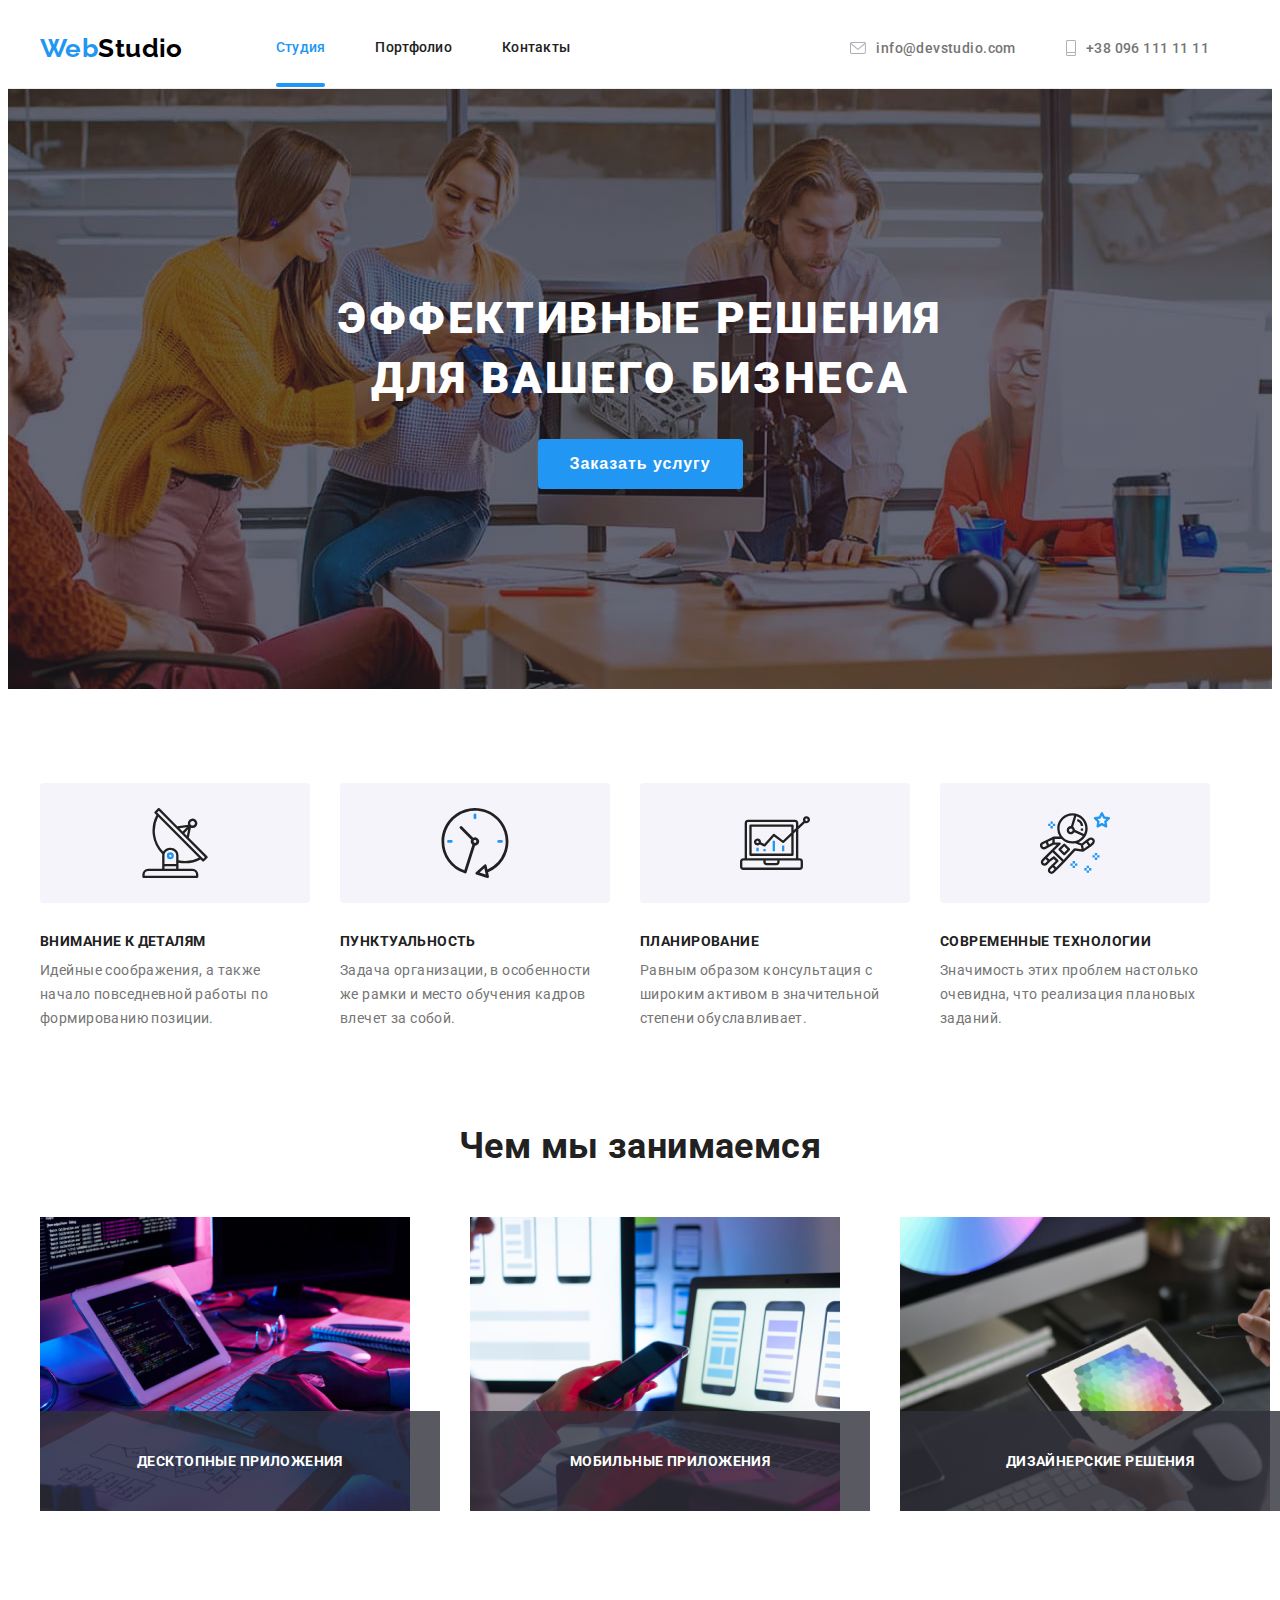
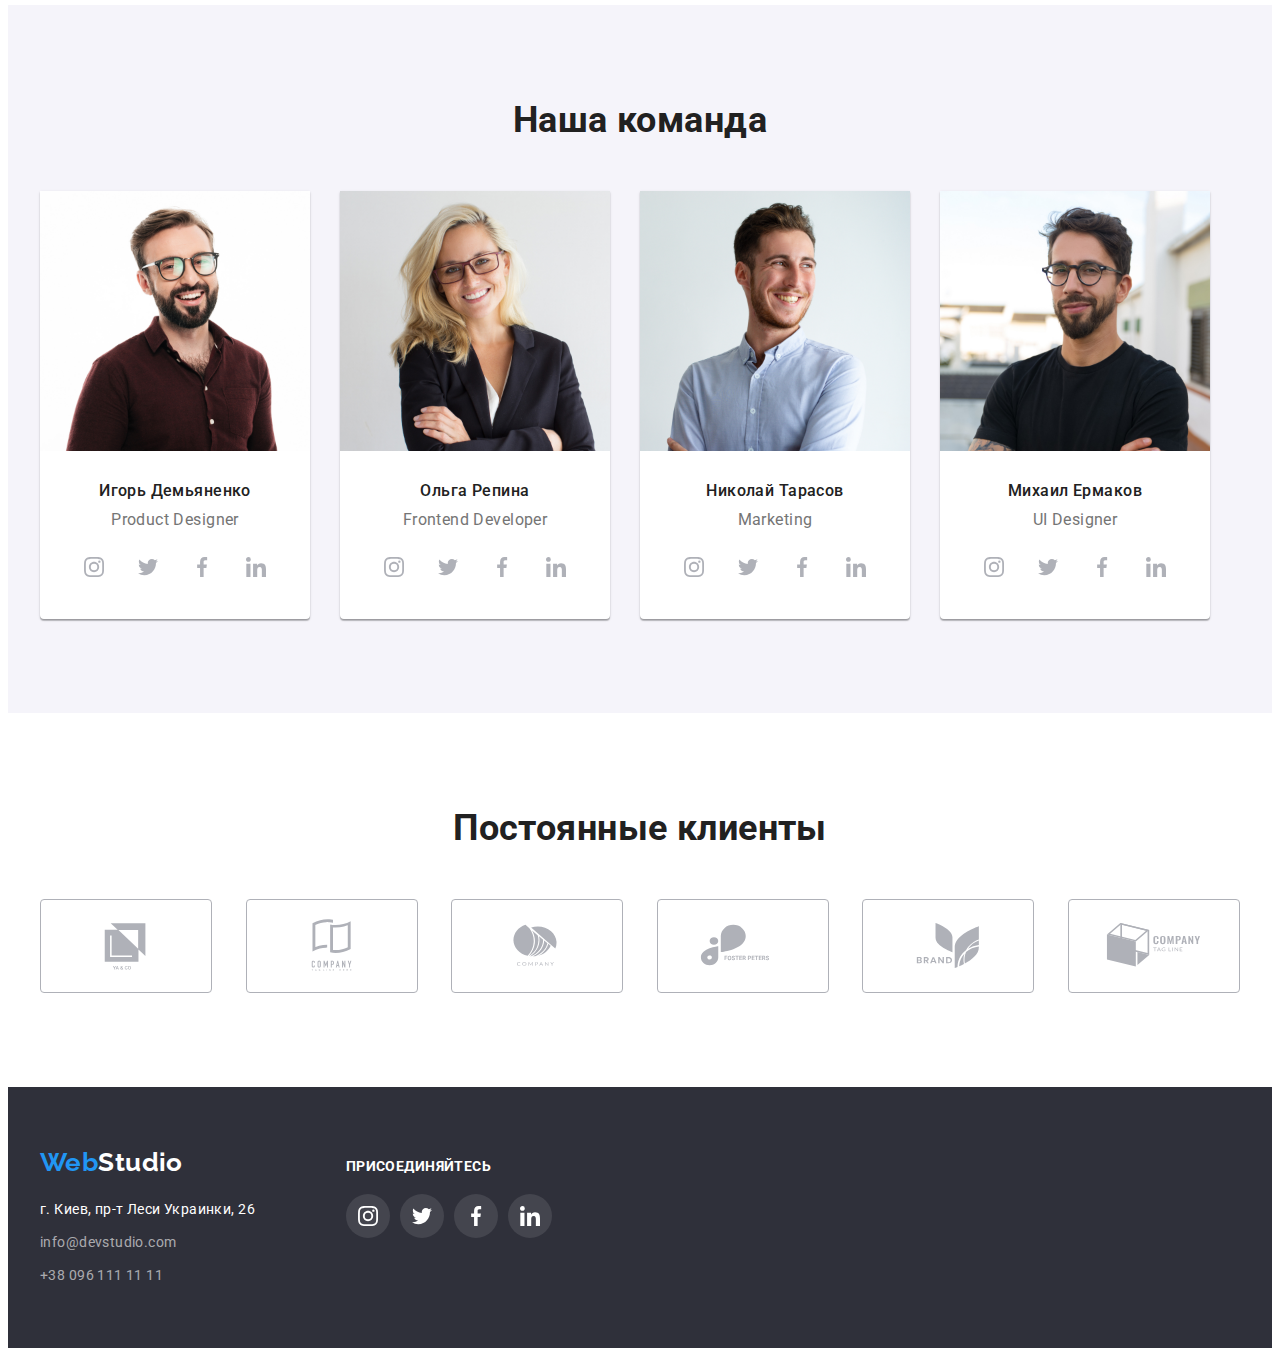
==== index.html @ 956c6b11 "Initial commit" ====
<!DOCTYPE html>
<html lang="ru">

<head>
    <meta charset="UTF-8" />
    <meta http-equiv="X-UA-Compatible" content="IE=edge" />
    <meta name="viewport" content="width=device-width, initial-scale=1.0" />
    <title>Web studio</title>
    <link rel="preconnect" href="https://fonts.googleapis.com" />
    <link rel="preconnect" href="https://fonts.gstatic.com" crossorigin />
    <link
        href="https://fonts.googleapis.com/css2?family=Raleway:wght@700&family=Roboto:wght@400;500;700;900&display=swap"
        rel="stylesheet" />
    <link rel="stylesheet" href="https://cdnjs.cloudflare.com/ajax/libs/modern-normalize/1.1.0/modern-normalize.min.css"
        integrity="sha512-wpPYUAdjBVSE4KJnH1VR1HeZfpl1ub8YT/NKx4PuQ5NmX2tKuGu6U/JRp5y+Y8XG2tV+wKQpNHVUX03MfMFn9Q=="
        crossorigin="anonymous" referrerpolicy="no-referrer" />
    <link rel="stylesheet" href="./css/style.css" />
</head>

<body>
    <!-- шапка сайта -->
    <header class="header">
        <div class="container header-content">
            <nav class="header-content">
                <a class="logo link" href="./index.html">
                    <span class="logo-web">Web</span>Studio</a>
                <ul class="list nav-pannel">
                    <li class="nav-item"><a class="nav-link current link" href="./index.html">Студия</a></li>
                    <li class="nav-item"><a class="nav-link link" href="./portfolio.html">Портфолио</a></li>
                    <li class="nav-item"><a class="nav-link link" href="./index.html">Контакты</a></li>
                </ul>
            </nav>
            <ul class="list contacts-list">
                <li class="contacts-list-item">
                    <a href="mailto:info@devstudio.com" class="link contacts-link">
                        <svg class="icon icon-contacts" width="16" height="12">
                            <use href="./images/svg/icons.svg#icon-envelope"></use>
                        </svg>info@devstudio.com</a>
                </li>
                <li class="contacts-list-item">
                    <a href="tel:+380961111111" class="link contacts-link"> <svg class="icon icon-contacts" width="10"
                            height="16">
                            <use href="./images/svg/icons.svg#icon-telephone"></use>
                        </svg>+38 096 111 11 11</a>
                </li>
            </ul>
        </div>


    </header>
    <main>
        <!-- hero -->

        <section class="hero">
            <div class="container">
                <h1 class="hero-title">Эффективные решения для вашего бизнеса</h1>
                <button class="general-button" type="button" data-modal-open>Заказать услугу</button>
            </div>
        </section>

        <!-- features1 -->

        <section class="section features">
            <div class="container">
                <h2 class="hide">Приемущество</h2>
                <ul class="list features-list">
                    <li class="features-item">
                        <div class="icon-list">
                            <svg class="icon" width="70" height="70">
                                <use href="./images/svg/icons.svg#icon-antenna"></use>
                            </svg>
                        </div>
                        <h3 class="features-title">Внимание к деталям</h3>
                        <p class="features-contur">Идейные соображения, а также начало повседневной работы по
                            формированию
                            позиции.</p>
                    </li>
                    <li class="features-item">
                        <div class="icon-list">
                            <svg class="icon" width="70" height="70">
                                <use href="./images/svg/icons.svg#icon-clock"></use>
                            </svg>
                        </div>
                        <h3 class="features-title">Пунктуальность</h3>
                        <p class="features-contur">Задача организации, в особенности же рамки и место обучения кадров
                            влечет
                            за собой.</p>
                    </li>
                    <li class="features-item">
                        <div class="icon-list">
                            <svg class="icon" width="70" height="70">
                                <use href="./images/svg/icons.svg#icon-diagram"></use>
                            </svg>
                        </div>
                        <h3 class="features-title">Планирование</h3>
                        <p class="features-contur">Равным образом консультация с широким активом в значительной степени
                            обуславливает.</p>
                    </li>
                    <li class="features-item">
                        <div class="icon-list">
                            <svg class="icon" width="70" height="70">
                                <use href="./images/svg/icons.svg#icon-astronaut"></use>
                            </svg>
                        </div>
                        <h3 class="features-title">Современные технологии</h3>
                        <p class="features-contur">Значимость этих проблем настолько очевидна, что реализация плановых
                            заданий.</p>
                    </li>
                </ul>
            </div>
        </section>
        <!-- works -->
        <section class="work-section">
            <div class="container">
                <h2 class="section-title works-title">Чем мы занимаемся</h2>
                <ul class="list works">
                    <li class="works-item">
                        <img src="./images/01.jpg" alt="расчет" width="370" height="294">
                        <h2 class="services-list-text">Десктопные приложения</h2>
                    </li>
                    <li class="works-item">
                        <img src="./images/02.jpg" alt="синхронихация" width="370" height="294">
                        <h2 class="services-list-text">Мобильные приложения</h2>
                    </li>
                    <li class="works-item">
                        <img src="./images/03.jpg" alt="палитра-цветов" width="370" height="294">
                        <h2 class="services-list-text">Дизайнерские решения</h2>
                    </li>
                </ul>
            </div>
        </section>

        <!-- team -->

        <section class="section team">
            <div class="container">
                <h2 class="team-title section-title">Наша команда</h2>
                <ul class="team-list list">
                    <li class="team-plate"> <img src="./images/1.jpg" alt="Игорь Демьяненко" width="270" height="260">
                        <div class="plate">
                            <h3 class="team-name">Игорь Демьяненко</h3>
                            <p class="team-position">Product Designer</p>
                            <ul class="socials list">
                                <li class="social-item">
                                    <a class="social-link" href="#" aria-label="instagram">
                                        <svg class="social-icon" width="20" height="20">
                                            <use href="./images/svg/icons.svg#icon-instagram"></use>
                                        </svg>
                                    </a>
                                </li>
                                <li class="social-item">
                                    <a class="social-link" href="#" aria-label="twitter">
                                        <svg class="social-icon" width="20" height="20">
                                            <use href="./images/svg/icons.svg#icon-twitter"></use>
                                        </svg>
                                    </a>
                                </li>
                                <li class="social-item">
                                    <a class="social-link" href="#" aria-label="facebook">
                                        <svg class="social-icon" width="20" height="20">
                                            <use href="./images/svg/icons.svg#icon-facebook"></use>
                                        </svg>
                                    </a>
                                </li>
                                <li class="social-item">
                                    <a class="social-link" href="#" aria-label="linkedin">
                                        <svg class="social-icon" width="20" height="20">
                                            <use href="./images/svg/icons.svg#icon-linkedin"></use>
                                        </svg>
                                    </a>
                                </li>
                            </ul>
                        </div>
                    </li>
                    <li class="team-plate"><img src="./images/2.jpg" alt="Ольга Репина" width="270" height="260">
                        <div class="plate">
                            <h3 class="team-name">Ольга Репина</h3>
                            <p class="team-position">Frontend Developer</p>
                            <ul class="socials list">
                                <li class="social-item">
                                    <a class="social-link" href="#" aria-label="instagram">
                                        <svg class="social-icon" width="20" height="20">
                                            <use href="./images/svg/icons.svg#icon-instagram"></use>
                                        </svg>
                                    </a>
                                </li>
                                <li class="social-item">
                                    <a class="social-link" href="#" aria-label="twitter">
                                        <svg class="social-icon" width="20" height="20">
                                            <use href="./images/svg/icons.svg#icon-twitter"></use>
                                        </svg>
                                    </a>
                                </li>
                                <li class="social-item">
                                    <a class="social-link" href="#" aria-label="facebook">
                                        <svg class="social-icon" width="20" height="20">
                                            <use href="./images/svg/icons.svg#icon-facebook"></use>
                                        </svg>
                                    </a>
                                </li>
                                <li class="social-item">
                                    <a class="social-link" href="#" aria-label="linkedin">
                                        <svg class="social-icon" width="20" height="20">
                                            <use href="./images/svg/icons.svg#icon-linkedin"></use>
                                        </svg>
                                    </a>
                                </li>
                            </ul>
                        </div>
                    </li>
                    <li class="team-plate"> <img src="./images/3.jpg" alt="Николай Тарасов" width="270" height="260">
                        <div class="plate">
                            <h3 class="team-name">Николай Тарасов</h3>
                            <p class="team-position">Marketing</p>
                            <ul class="socials list">
                                <li class="social-item">
                                    <a class="social-link" href="#" aria-label="instagram">
                                        <svg class="social-icon" width="20" height="20">
                                            <use href="./images/svg/icons.svg#icon-instagram"></use>
                                        </svg>
                                    </a>
                                </li>
                                <li class="social-item">
                                    <a class="social-link" href="#" aria-label="twitter">
                                        <svg class="social-icon" width="20" height="20">
                                            <use href="./images/svg/icons.svg#icon-twitter"></use>
                                        </svg>
                                    </a>
                                </li>
                                <li class="social-item">
                                    <a class="social-link" href="#" aria-label="facebook">
                                        <svg class="social-icon" width="20" height="20">
                                            <use href="./images/svg/icons.svg#icon-facebook"></use>
                                        </svg>
                                    </a>
                                </li>
                                <li class="social-item">
                                    <a class="social-link" href="#" aria-label="linkedin">
                                        <svg class="social-icon" width="20" height="20">
                                            <use href="./images/svg/icons.svg#icon-linkedin"></use>
                                        </svg>
                                    </a>
                                </li>
                            </ul>
                        </div>
                    </li>
                    <li class="team-plate"> <img src="./images/4.jpg" alt="Михаил Ермаков" width="270" height="260">
                        <div class="plate">
                            <h3 class="team-name">Михаил Ермаков</h3>
                            <p class="team-position">UI Designer</p>
                            <ul class="socials list">
                                <li class="social-item">
                                    <a class="social-link" href="#" aria-label="instagram">
                                        <svg class="social-icon" width="20" height="20">
                                            <use href="./images/svg/icons.svg#icon-instagram"></use>
                                        </svg>
                                    </a>
                                </li>
                                <li class="social-item">
                                    <a class="social-link" href="#" aria-label="twitter">
                                        <svg class="social-icon" width="20" height="20">
                                            <use href="./images/svg/icons.svg#icon-twitter"></use>
                                        </svg>
                                    </a>
                                </li>
                                <li class="social-item">
                                    <a class="social-link" href="#" aria-label="facebook">
                                        <svg class="social-icon" width="20" height="20">
                                            <use href="./images/svg/icons.svg#icon-facebook"></use>
                                        </svg>
                                    </a>
                                </li>
                                <li class="social-item">
                                    <a class="social-link" href="#" aria-label="linkedin">
                                        <svg class="social-icon" width="20" height="20">
                                            <use href="./images/svg/icons.svg#icon-linkedin"></use>
                                        </svg>
                                    </a>
                                </li>
                            </ul>
                        </div>
                    </li>
                </ul>
            </div>
        </section>

        <!-- customer section -->

        <section class="customer section">
            <div class="container">
                <h2 class="section-title">Постоянные клиенты</h2>
                <ul class="icon-list list">
                    <li>
                        <a href="#" class="customer-link" aria-label="группа">
                            <svg class="icon" width="106" height="60">
                                <use href="./images/svg/icons.svg#icon-1"></use>
                            </svg></a>
                    </li>
                    <li>
                        <a href="#" class="customer-link" aria-label="группа">
                            <svg class="icon" width="106" height="60">
                                <use href="./images/svg/icons.svg#icon-2"></use>
                            </svg></a>
                    </li>
                    <li>
                        <a href="#" class="customer-link" aria-label="группа">
                            <svg class="icon" width="106" height="60">
                                <use href="./images/svg/icons.svg#icon-3"></use>
                            </svg></a>
                    </li>
                    <li>
                        <a href="#" class="customer-link" aria-label="группа">
                            <svg class="icon" width="106" height="60">
                                <use href="./images/svg/icons.svg#icon-4"></use>
                            </svg></a>
                    </li>
                    <li>
                        <a href="#" class="customer-link" aria-label="группа">
                            <svg class="icon" width="106" height="60">
                                <use href="./images/svg/icons.svg#icon-5"></use>
                            </svg></a>
                    </li>
                    <li>
                        <a href="#" class="customer-link" aria-label="группа">
                            <svg class="icon" width="106" height="60">
                                <use href="./images/svg/icons.svg#icon-6"></use>
                            </svg></a>
                    </li>
                </ul>
            </div>
        </section>
    </main>

    <!-- footer -->

    <footer class="footer">
        <div class="container footer-container">
            <div class="footer-detail">
                <a class="logo link" href="./index.html">
                    <span class="logo-web">Web</span><span class="logo-studio">Studio</span></a>
                <adress>
                    <ul class="list">
                        <li class="address-item"><a class="footer-physical link"
                                href="https://goo.gl/maps/D3uRbkzvZpGUqhTm6" target="_blank"
                                rel="noopener noreferrer">г.
                                Киев,
                                пр-т Леси Украинки, 26</a></li>
                        <li class="address-item"><a class="footer-contact link"
                                href="mailto:info@devstudio.com">info@devstudio.com</a></li>
                        <li class="address-item"><a class="footer-contact link" href="tel:+380961111111">+38 096 111 11
                                11</a></li>
                    </ul>
                </adress>
            </div>

            <!-- footer social -->

            <div class="footer-join">
                <h2 class="footer-join-title">присоединяйтесь</h2>
                <ul class="join-list list">
                    <li class="join-item">
                        <a href="#" class="join-link link" aria-label="instagram">
                            <svg class="icon icon-join" width="20" height="20">
                                <use href="./images/svg/icons.svg#icon-instagram"></use>
                            </svg>
                        </a>
                    </li>
                    <li class="join-item">
                        <a href="#" class="join-link link" aria-label="twitter">
                            <svg class="icon icon-join" width="20" height="20">
                                <use href="./images/svg/icons.svg#icon-twitter"></use>
                            </svg>
                        </a>
                    </li>
                    <li class="join-item">
                        <a href="#" class="join-link link" aria-label="facebook">
                            <svg class="icon icon-join" width="20" height="20">
                                <use href="./images/svg/icons.svg#icon-facebook"></use>
                            </svg>
                        </a>
                    </li>
                    <li class="join-item">
                        <a href="#" class="join-link link" aria-label="linkedin">
                            <svg class="icon icon-join" width="20" height="20">
                                <use href="./images/svg/icons.svg#icon-linkedin"></use>
                            </svg>
                        </a>
                    </li>
                </ul>
            </div>
        </div>
    </footer>
    <div class="backdrop is-hidden" data-modal>
        <div class="modal">
            <button class="button-modal" type="button" data-modal-close>
                <svg class="icon-close" width="18" height="18">
                    <use href="./images/svg/icons.svg#icon-close" />
                </svg>
            </button>
        </div>
    </div>
    <script src="./css/modal.js"></script>

</body>

</html>
---- css/style.css ----
/* main color #FFFFFF;
accent color #2196F3;
theme color  #F5F4FA;
second theme color  #2F303A;
text color  #212121
second text color #757575;
color button #188CE8
*/
:root {
    --text-color: #212121;
    --second-text-color: #757575;
    --accent-color: #2196F3;
    --main-color: #FFFFFF;
    --theme-color: #F5F4FA;
    --second-theme-color: #2F303A;
    --color-button: #188CE8;
}

html {
    box-sizing: border-box;
}

body {
    font-family: 'Roboto', sans-serif;
    color: var(--text-color);
    background-color: var(--main-color);
    font-size: 14px;
    letter-spacing: 0.03em;
    font-weight: 400;
}

h1,
h2,
h3,
h4,
h5,
h6,
p,
ul {
    margin: 0;
    padding: 0;
}

.list {
    list-style: none;
}

.link {
    text-decoration: none;
    color: var(--text-color);
    padding: 0;
    margin: 0;
}

.section {
    padding-top: 94px;
    padding-bottom: 94px;

}

.section-title {
    font-weight: 700;
    font-size: 36px;
    line-height: 1.17;
    text-align: center;
    margin-bottom: 50px;
}

.container {
    width: 1200px;
    margin: 0 auto;
    padding-bottom: 0 15px;
}

.header {
    border-bottom: 1px solid #ECECEC
}

.header-content {
    display: flex;
    align-items: center;

}

.contacts-list {
    margin-left: 280px;
    text-align: center;
    display: flex;
    justify-content: center;
}


.contacts-list-item .contacts-link {
    padding: 32px 0;
}

.contacts-link:hover .icon-contacts,
.contacts-link:focus .icon-contacts {
    color: var(--accent-color);
    fill: var(--accent-color)


}

.contacts-link:hover,
.contacts-link:focus {
    color: var(--accent-color);
    fill: var(--accent-color)

}


.contacts-link {
    display: flex;
    align-items: center;
    font-weight: 500;
    color: #757575;
    transition: color 250ms cubic-bezier(0.4, 0, 0.2, 1);

}


.hide {
    position: absolute;
    white-space: nowrap;
    width: 1px;
    height: 1px;
    overflow: hidden;
    border: 0;
    padding: 0;
    clip: rect(0 0 0 0);
    clip-path: inset(50%);
    margin: -1px;
}

/* Navigation */

.nav-pannel {
    display: flex;
}

.nav-item:last-child {
    margin-right: 0px;
}

.nav-item {
    margin-right: 50px;
}

.contacts-list-item:not(:last-child) {
    margin-right: 50px;
}


.icon-contacts {
    margin-right: 10px;
    color: #AFB1B8;
    transition: color 250ms cubic-bezier(0.4, 0, 0.2, 1);
}

.contact {
    color: var(--second-text-color);
}

.icon {
    fill: currentColor;
}

.logo {
    display: block;
    padding: 24px 0;
    margin-right: 93px;

    font-family: 'Raleway', sans-serif;
    font-weight: 700;
    font-size: 26px;
    line-height: 1.19;
    color: #000000;
}

.logo-web {
    color: var(--accent-color);
}

.logo-studio {
    color: var(--main-color);
}

.nav-link {
    padding: 32px 0;
    display: block;
    font-weight: 500;
    line-height: 1.14;
    letter-spacing: 0.02em;
    color: var(--text-color);
    transition: color 250ms cubic-bezier(0.4, 0, 0.2, 1);
}


.nav-link:hover,
.nav-link:focus,
.current {
    color: var(--accent-color);

}

.current {
    position: relative;
    line-height: 1;


}

.current:after {
    display: block;
    position: absolute;
    left: 0;
    /*изменить на right:0;, чтобы изменить направление подчёркивания */
    width: 5;
    /*задаём длинну линии до наведения курсора*/
    height: 4px;
    /*задаём ширину линии*/
    background-color: var(--accent-color);
    /*задаём цвет линии*/
    content: "";
    transition: width 0.3s ease-out;
    /*задаём время анимации*/
    bottom: -1px;
    border-radius: 2px;
    width: 100%;
}



/* hero */

.hero {
    background-image: linear-gradient(rgba(47, 48, 58, 0.4), rgba(47, 48, 58, 0.4)),
        url("../images/svg/hero/hero.jpg");
    background-repeat: no-repeat;
    background-position: center;
    margin: 0 auto;
    max-width: 1600px;
    padding-top: 200px;
    padding-bottom: 200px;
}

.hero-title {
    max-width: 700px;
    margin-left: auto;
    margin-right: auto;
    font-weight: 900;
    font-size: 44px;
    line-height: 1.36;
    text-align: center;
    letter-spacing: 0.06em;
    text-transform: uppercase;
    color: var(--main-color);

}


/* Buttons */

.general-button {
    margin-top: 30px;
    margin-left: auto;
    margin-right: auto;
    padding: 10px 32px;
    border: none;
    border-radius: 4px;
    background-color: var(--accent-color);
    font-weight: 700;
    font-size: 16px;
    line-height: 1.88;
    display: flex;
    align-items: center;
    text-align: center;
    letter-spacing: 0.06em;
    cursor: pointer;
    color: var(--main-color);
    transition: background-color 250ms cubic-bezier(0.4, 0, 0.2, 1),
        box-shadow 250ms cubic-bezier(0.4, 0, 0.2, 1);

}


.general-button:focus,
.general-button:hover {
    background-color: var(--color-button);
    box-shadow: 0 4px 4px rgba(0, 0, 0, 0.15);


}

.buttons-list {
    display: flex;
    margin-bottom: 50px;
    justify-content: center;
}

.project-button:focus,
.project-button:hover,
.project-button.active {
    background-color: var(--accent-color);
    color: var(--main-color);
    box-shadow: 0px 1px 1px rgba(0, 0, 0, 0.12), 0px 4px 4px rgba(0, 0, 0, 0.06),
        1px 4px 6px rgba(0, 0, 0, 0.16);

}

.project-button {
    background-color: var(--theme-color);
    color: var(--text-color);
    font-weight: 500;
    font-size: 16px;
    line-height: 1.62;
    text-align: center;
    cursor: pointer;
    border: none;
    border-radius: 4px;
    padding: 6px 22px;
    transition: color 250ms cubic-bezier(0.4, 0, 0.2, 1),
    background-color 250ms cubic-bezier(0.4, 0, 0.2, 1),
    box-shadow 250ms cubic-bezier(0.4, 0, 0.2, 1);
}
продовження
.buttons-item+.buttons-item {
    margin-left: 8px;
}

.project-list {
    display: flex;
    flex-wrap: wrap;
    justify-content: space-between;
}

/* card */

img {
    display: block;
}

.project-plate {
    width: 370px;
    margin-bottom: 30px;
}

.project-plate:nth-last-child(-n+3) {
    margin: 0;
}

.plate-container {
    padding: 24px 20px;
    border-left: 1px solid #EEEEEE;
    border-bottom: 1px solid #EEEEEE;
    border-right: 1px solid #EEEEEE;
}

/* work */
.project-title {
    font-weight: 700;
    font-size: 18px;
    line-height: 2;
    letter-spacing: 0.06em;
    color: var(--text-color);
    margin-bottom: 4px;
    text-align: left;
}

.project-text {
    font-weight: 400;
    font-size: 16px;
    line-height: 1.88;
    color: var(--second-text-color);
}

.project-list-item {
    display: block;
}

.project-list-item {
    transition: box-shadow 250ms cubic-bezier(0.4, 0, 0.2, 1);
}

.project-list-overlay {
    position: absolute;
    top: 0;
    left: 0;
    transform: translatey(100%);
    width: 100%;
    height: 100%;
    font-size: 18px;
    line-height: 1.556;
    padding: 63px 24px;
    background-color: rgba(33, 150, 243, 0.9);
    transition: transform 250ms cubic-bezier(0.4, 0, 0.2, 1);
    color: var(--main-color);
}

.project-list-item:hover .project-list-overlay {
    transform: translateY(0);
}

.project-list-img {
    position: relative;
    overflow: hidden;
}

.project-list-item:hover,
.project-list-item:focus {
    box-shadow: 0 1px 1px rgba(0, 0, 0, 0.12), 0 4px 4px rgba(0, 0, 0, 0.06),
        1px 4px 6px rgba(0, 0, 0, 0.16);
}



/* features */

.features-list {
    display: flex;
}

.features-item {
    margin-right: 30px;
}

.features-item:last-child {
    margin-right: 0;
}

.features-item {
    width: 270px;
}

.features-title {
    margin-bottom: 10px;
    font-size: 14px;
    line-height: 1.142;
    text-transform: uppercase;
    color: var(--text-color)
}

.features-contur {
    line-height: 1.714;
    color: #757575;
}

.features .icon-list {
    display: flex;
    align-items: center;
    justify-content: center;
    margin-bottom: 30px;
    border-radius: 4px;
    height: 120px;
    background-color: #f5f4fa;
}

/* works */

.work-section {
    padding-bottom: 94px;
}

.works {
    display: flex;
}

.works-title {
    margin-bottom: 50px;
}

.works-item+.works-item {
    margin-left: 30px;
}

.works-list-item {
    display: block;
}

.works-list-item:hover,
.works-list-item:focus {
    box-shadow: 0px 1px 1px rgba(0, 0, 0, 0.12), 0px 4px 4px rgba(0, 0, 0, 0.06),
        1px 4px 6px rgba(0, 0, 0, 0.16);

}

.services-list-text {
    position: absolute;
    display: flex;
    align-items: center;
    justify-content: center;
    bottom: 0;
    width: 100%;
    min-height: 70px;
    padding: 15px;
    font-weight: 700;
    font-size: 14px;
    line-height: 1.142;
    color: var(--main-color);
    background-color: rgba(47, 48, 58, 0.8);
    text-align: center;
    text-transform: uppercase;
}

.works-item {
    position: relative;
    margin-right: 30px;
}

/* team */
.team {
    background-color: var(--theme-color);


}

.team-list {
    display: flex;
}

.team-title {
    margin-bottom: 50px;
}

.team-plate {
    width: 270px;
    border-radius: 4px;

    background-color: var(--main-color);
    font-size: 16px;
    line-height: 1.19;
    box-shadow: 0px 1px 3px rgba(0, 0, 0, 0.12), 0px 1px 1px rgba(0, 0, 0, 0.14),
        0px 2px 1px rgba(0, 0, 0, 0.2);
    border-radius: 0px 0px 4px 4px;
}

.team-plate+.team-plate {
    margin-left: 30px;
}

.team-name {
    font-weight: 500;
    font-size: 16px;
    text-align: center;
    margin-bottom: 10px;
}

.team-position {
    font-weight: 400;
    color: var(--second-text-color);
    text-align: center;
}

.plate {
    padding-top: 30px;
    padding-bottom: 30px;
}

/* Social */

.socials {
    margin-top: 16px;
    display: flex;
    justify-content: center;
}

.social-item:not(:last-child) {
    margin-right: 10px;
}

.social-link {
    display: flex;
    justify-content: center;
    align-items: center;
    width: 44px;
    height: 44px;
    border-radius: 50%;
    color: #AFB1B8;
    transition: background-color 250ms cubic-bezier(0.4, 0, 0.2, 1),
        color 250ms cubic-bezier(0.4, 0, 0.2, 1);

}

.social-link:hover,
.social-link:focus {
    background-color: var(--accent-color);
    color: var(--main-color);


}

.social-icon {
    fill: currentColor;
}


/* customers section */

.customer-link {
    display: flex;
    align-items: center;
    justify-content: center;
    border: 1px solid #afb1b8;
    border-radius: 4px;
    width: 170px;
    height: 92px;
    color: #afb1b8;
    transition: color 250ms cubic-bezier(0.4, 0, 0.2, 1), border 250ms cubic-bezier(0.4, 0, 0.2, 1);
}

.customer-link:hover,
.customer-link:focus {
    border: 1px solid var(--accent-color);
    color: var(--accent-color);

}

.customer .icon-list {
    display: flex;
    justify-content: space-between;
}

.customer .icon {
    fill: currentColor;
}

/* footer */

.footer-container {
    display: flex;
    align-items: baseline;
}

.footer {
    background-color: var(--second-theme-color);
    padding-top: 60px;
    padding-bottom: 60px;
}

.footer .logo {
    padding: 0;
    margin-bottom: 20px;
}

.footer-contact {
    font-weight: 400;
    line-height: 1.71;
    color: rgba(255, 255, 255, 0.6);
    font-style: normal;
    transition: color 250ms cubic-bezier(0.4, 0, 0.2, 1);
}

.footer-contact:hover,
.footer-contact:focus {
    color: var(--accent-color);

}

.footer-physical {
    color: var(--main-color);
    font-weight: 400;
    line-height: 1.71;
    font-style: normal;
}

.address-item+.address-item {
    margin-top: 9px;
}

/* footer social */

.footer-join-title {
    font-size: 14px;
    text-transform: uppercase;
    color: #fff;
    margin-bottom: 20px;
}

.join-list {
    display: flex;
    width: 206px;
}



.join-link {
    display: flex;
    justify-content: center;
    align-items: center;
    width: 44px;
    height: 44px;
    border-radius: 50%;
    transition: color 250ms cubic-bezier(0.4, 0, 0.2, 1);
}

.footer .join-link {
    color: #fff;
    background-color: rgba(255, 255, 255, 0.1);
}

.join-item:not(:last-child) {
    margin-right: 10px;
}

.join-link:hover,
.join-link:focus {
    background-color: var(--accent-color);

}

.footer-detail {
    margin-right: 70px;
}

.backdrop {
    position: fixed;
    top: 0;
    left: 0;
    width: 100%;
    height: 100%;
    background-color: rgba(0, 0, 0, 0.2);
    opacity: 1;
    z-index: 100;
    transition: opacity 250ms cubic-bezier(0.4, 0, 0.2, 1),
        visibility 250ms cubic-bezier(0.4, 0, 0.2, 1);
}

.backdrop.is-hidden {
    visibility: hidden;
    opacity: 0;
    pointer-events: none;
}

.modal {
    position: absolute;
    top: 50%;
    left: 50%;
    transform: translate(-50%, -50%);
    min-width: 528px;
    min-height: 581px;
    border-radius: 4px;
    padding: 15px;
    background-color: var(--main-color);
    box-shadow: 0 1px 3px rgba(0, 0, 0, 0.12), 0 1px 1px rgba(0, 0, 0, 0.14),
        0 2px 1px rgba(0, 0, 0, 0.2);
}

.button-modal {
    position: absolute;
    top: 8px;
    right: 8px;
    display: flex;
    align-items: center;
    justify-content: center;
    width: 30px;
    height: 30px;
    border: 1px solid rgba(0, 0, 0, 0.1);
    border-radius: 50%;
    color: #000;
    background-color: transparent;
    cursor: pointer;
    transition: background-color 250ms, color 250ms cubic-bezier(0.4, 0, 0.2, 1),
        border 250ms cubic-bezier(0.4, 0, 0.2, 1);
}

.button-modal:hover,
.button-modal:focus {
    border: 1px solid transparent;
    color: #fff;
    background-color: var(--accent-color);

}

.icon-close {
    fill: currentColor;
}
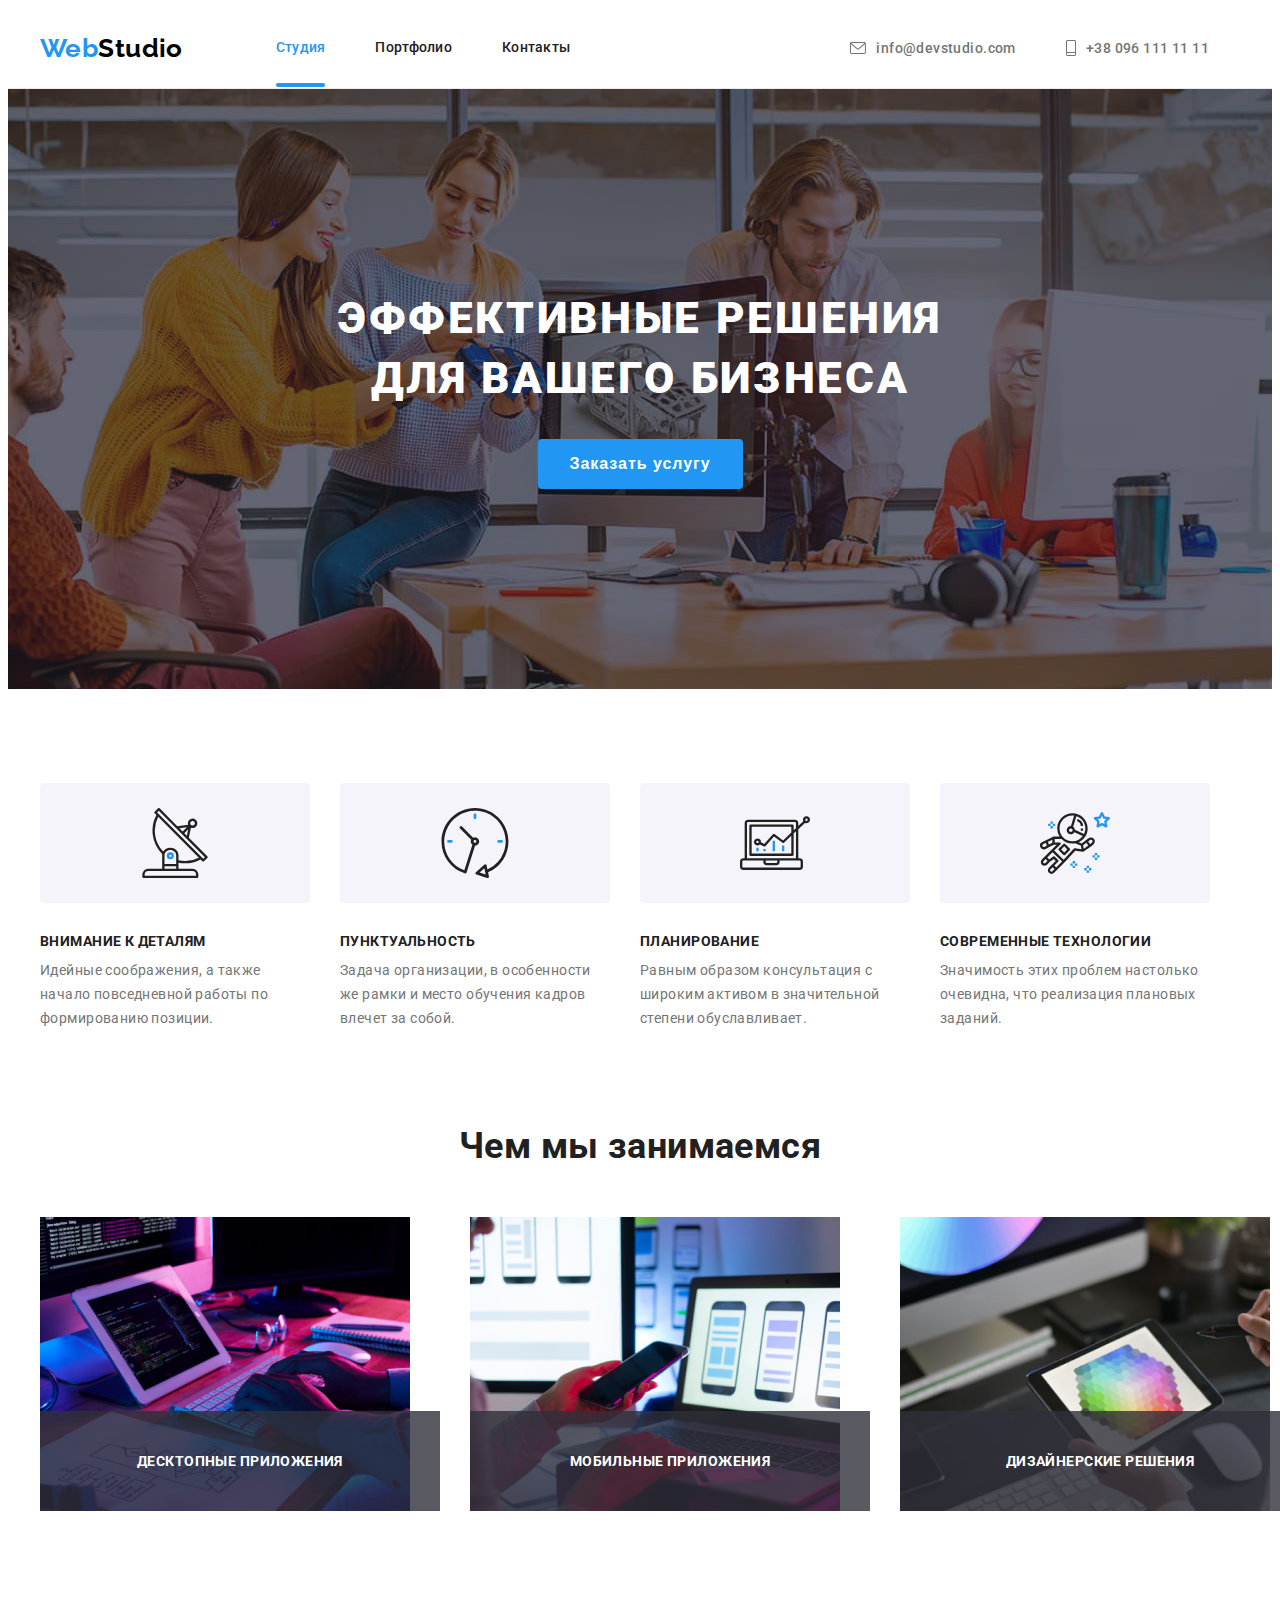
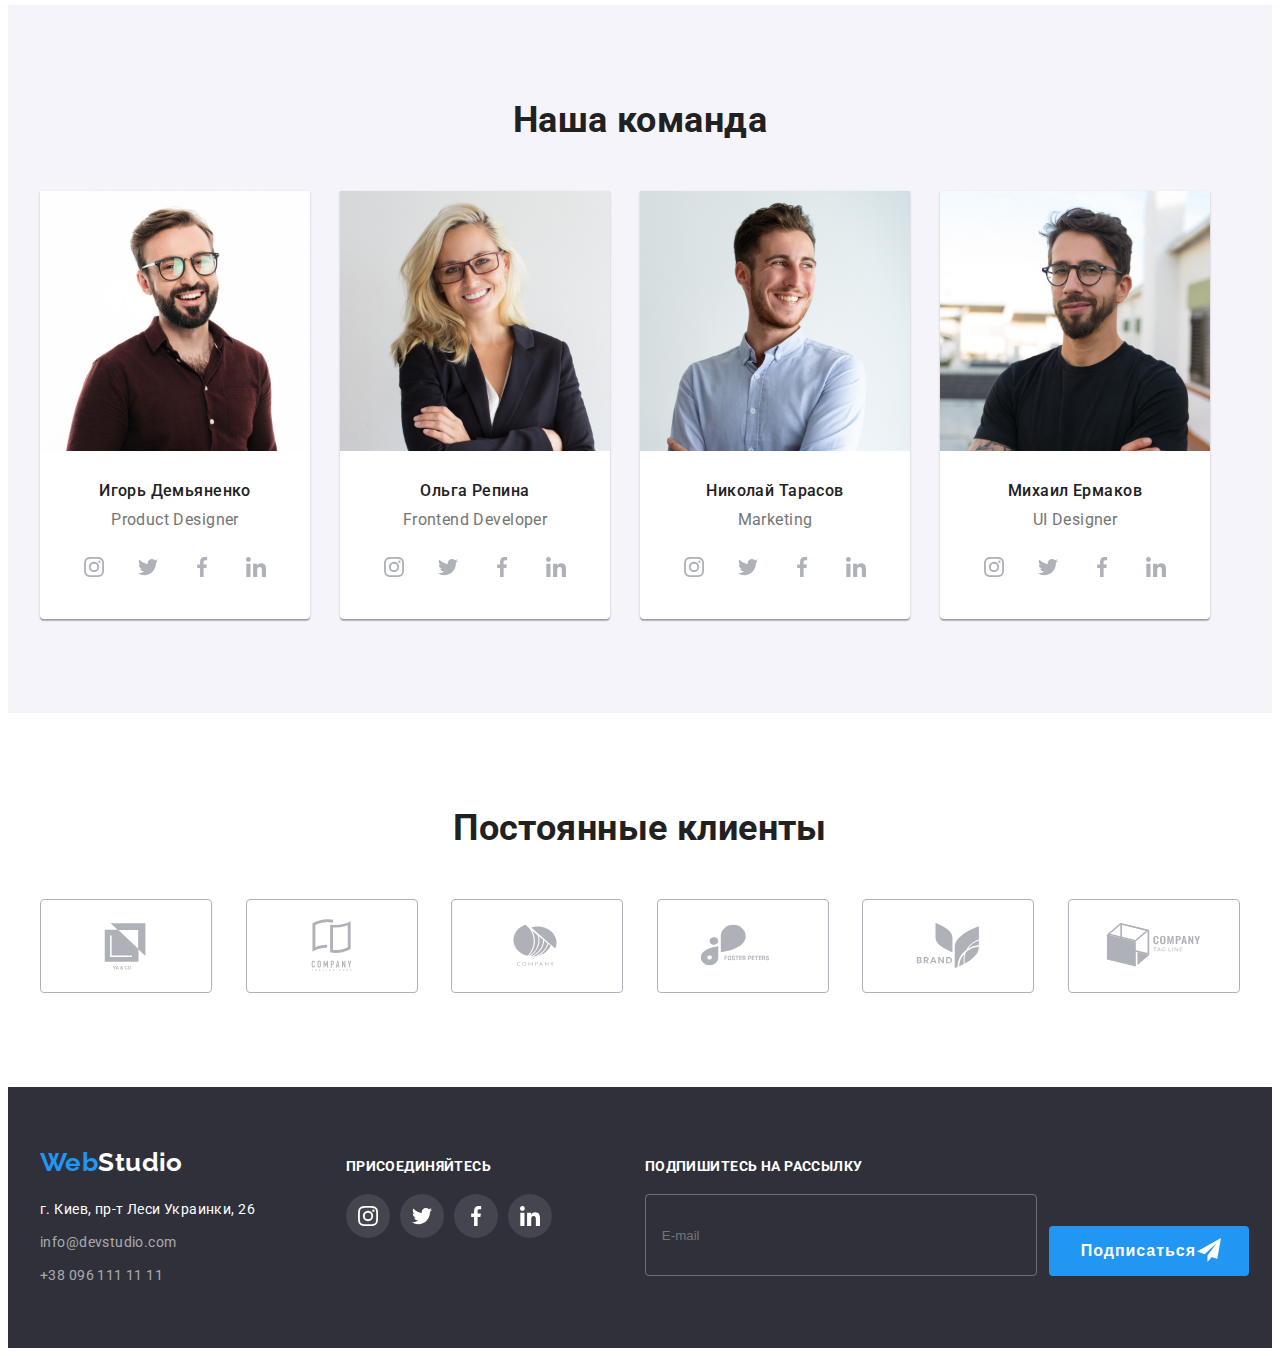
==== commit 695fe658: "maked button and fix modal" ====
--- a/index.html
+++ b/index.html
@@ -388,6 +388,21 @@
                     </li>
                 </ul>
             </div>
+            <form class="footer-form">
+                <label class="footer-form-label">
+                    <b>Подпишитесь на рассылку</b>
+                    <input class="footer-form-input" type="email" name="email" placeholder="E-mail">
+                </label>
+
+                <span class="footer-form-span">
+                    <button class="general-button btn-footer-form" type="submit">Подписаться</button>
+                    <svg class="footer-form-icon" width="24" height="24">
+                        <use href="./images/svg/icons.svg#icon-send"></use>
+                    </svg>
+                </span>
+            </form>
+
+
         </div>
     </footer>
     <div class="backdrop is-hidden" data-modal>
@@ -397,10 +412,51 @@
                     <use href="./images/svg/icons.svg#icon-close" />
                 </svg>
             </button>
+
+            <h2 class="modal-form-title">Оставьте свои данные, мы вам перезвоним</h2>
+            <form class="modal-form">
+                <label class="modal-field">Имя
+                    <input class="modal-input" type="text" name="name" />
+                    <svg class="icon-modal" width="18" height="18">
+                        <use href="./images/svg/icons.svg#icon-person" />
+                    </svg>
+                </label>
+
+                <label class="modal-field">Телефон
+                    <input class="modal-input" type="tel" name="tel" />
+                    <svg class="icon-modal" width="18" height="18">
+                        <use href="./images/svg/icons.svg#icon-phone" />
+                    </svg>
+                </label>
+
+                <label class="modal-field">Почта
+                    <input class="modal-input" type="email" name="email" />
+                    <svg class="icon-modal" width="18" height="18">
+                        <use href="./images/svg/icons.svg#icon-email" />
+                    </svg>
+                </label>
+
+                <label class="modal-field">Комментарий
+                    <textarea class="modal-input modal-textarea" name="user-comment" id="comment"
+                        placeholder="Введите текст"></textarea>
+                </label>
+
+                <label class="modal-field modal-checkbox">
+                    <input class="modal-field-checkbox" type="checkbox" />
+                    <span class="checkbox-box">
+                        <svg class="checkbox-icon" width="16" height="15">
+                            <use href="./images/svg/icons.svg#icon-vector" />
+                        </svg>
+                    </span>
+                    <span class="checkbox-text">
+                        Соглашаюсь с рассылкой и принимаю <a href="#!">Условия договора</a>
+                    </span>
+                </label>
+                <button class="general-button button-checkbox" type="submit">Отправить</button>
+            </form>
         </div>
     </div>
     <script src="./css/modal.js"></script>
-
 </body>
 
 </html>--- a/css/style.css
+++ b/css/style.css
@@ -94,19 +94,10 @@
     padding: 32px 0;
 }
 
-.contacts-link:hover .icon-contacts,
-.contacts-link:focus .icon-contacts {
-    color: var(--accent-color);
-    fill: var(--accent-color)
-
-
-}
 
 .contacts-link:hover,
 .contacts-link:focus {
     color: var(--accent-color);
-    fill: var(--accent-color)
-
 }
 
 
@@ -154,8 +145,6 @@
 
 .icon-contacts {
     margin-right: 10px;
-    color: #AFB1B8;
-    transition: color 250ms cubic-bezier(0.4, 0, 0.2, 1);
 }
 
 .contact {
@@ -263,6 +252,8 @@
 /* Buttons */
 
 .general-button {
+    min-width: 200px;
+    min-height: 50px;
     margin-top: 30px;
     margin-left: auto;
     margin-right: auto;
@@ -273,7 +264,7 @@
     font-weight: 700;
     font-size: 16px;
     line-height: 1.88;
-    display: flex;
+    display: block;
     align-items: center;
     text-align: center;
     letter-spacing: 0.06em;
@@ -321,11 +312,11 @@
     border-radius: 4px;
     padding: 6px 22px;
     transition: color 250ms cubic-bezier(0.4, 0, 0.2, 1),
-    background-color 250ms cubic-bezier(0.4, 0, 0.2, 1),
-    box-shadow 250ms cubic-bezier(0.4, 0, 0.2, 1);
-}
-продовження
-.buttons-item+.buttons-item {
+        background-color 250ms cubic-bezier(0.4, 0, 0.2, 1),
+        box-shadow 250ms cubic-bezier(0.4, 0, 0.2, 1);
+}
+
+продовження .buttons-item+.buttons-item {
     margin-left: 8px;
 }
 
@@ -732,6 +723,68 @@
     pointer-events: none;
 }
 
+/* footer-form */
+
+.footer-form {
+    display: flex;
+    align-items: end;
+    color: #fff;
+}
+
+.footer-form-label {
+    display: flex;
+    flex-direction: column;
+    margin-right: 12px;
+}
+
+.footer-form-label b {
+    margin-left: 93px;
+    margin-bottom: 20px;
+    text-transform: uppercase;
+}
+
+.footer-form-input {
+    margin-left: 93px;
+    width: 358px;
+    height: 50px;
+    background-color: transparent;
+    border: 1px solid rgba(255, 255, 255, 0.3);
+    border-radius: 4px;
+    padding: 15px 16px;
+    color: #fff;
+    cursor: pointer;
+    transition: border-color 250ms cubic-bezier(0.4, 0, 0.2, 1);
+}
+
+.footer-form-input:hover,
+.footer-form-input:focus {
+    border-color: var(--accent-color);
+    outline: none;
+}
+
+
+.footer-form-span {
+    position: relative;
+    display: block;
+    width: 200px;
+    height: 50px;
+}
+
+.footer-form-icon {
+    position: absolute;
+    top: 12px;
+    right: 28px;
+    fill: currentColor;
+    margin-left: 10px;
+}
+
+.btn-footer-form {
+    margin: 0;
+    transition: box-shadow 250ms cubic-bezier(0.4, 0, 0.2, 1);
+    display: inline-flex;
+    align-items: center;
+}
+
 .modal {
     position: absolute;
     top: 50%;
@@ -740,8 +793,8 @@
     min-width: 528px;
     min-height: 581px;
     border-radius: 4px;
-    padding: 15px;
-    background-color: var(--main-color);
+    padding: 40px;
+    background-color: #fff;
     box-shadow: 0 1px 3px rgba(0, 0, 0, 0.12), 0 1px 1px rgba(0, 0, 0, 0.14),
         0 2px 1px rgba(0, 0, 0, 0.2);
 }
@@ -757,21 +810,143 @@
     height: 30px;
     border: 1px solid rgba(0, 0, 0, 0.1);
     border-radius: 50%;
-    color: #000;
+    color: #212121;
     background-color: transparent;
     cursor: pointer;
-    transition: background-color 250ms, color 250ms cubic-bezier(0.4, 0, 0.2, 1),
-        border 250ms cubic-bezier(0.4, 0, 0.2, 1);
+    transition: color 250ms cubic-bezier(0.4, 0, 0.2, 1);
 }
 
 .button-modal:hover,
 .button-modal:focus {
-    border: 1px solid transparent;
-    color: #fff;
-    background-color: var(--accent-color);
-
+    color: var(--accent-color);
 }
 
 .icon-close {
     fill: currentColor;
+}
+
+.modal-form-title {
+    margin-bottom: 16px;
+    font-size: 20px;
+    line-height: 1.15;
+    text-align: center;
+}
+
+.modal-field {
+    position: relative;
+    display: block;
+    margin-bottom: 10px;
+    font-size: 12px;
+    line-height: 1.166;
+    letter-spacing: 0.01em;
+    color: #757575;
+}
+
+.modal-checkbox {
+    display: flex;
+    align-items: center;
+    justify-content: center;
+    margin-top: 20px;
+    margin-bottom: 30px;
+}
+
+.modal-input {
+    display: block;
+    width: 100%;
+    margin-top: 4px;
+    border: 1px solid rgba(33, 33, 33, 0.2);
+    border-radius: 4px;
+    padding: 11px 42px;
+    font-size: 14px;
+    outline: transparent;
+    transition: border 250ms cubic-bezier(0.4, 0, 0.2, 1);
+}
+
+.modal-input:focus {
+    border: 1px solid var(--accent-color);
+}
+
+.icon-modal {
+    position: absolute;
+    bottom: 10px;
+    left: 12px;
+    transition: fill 250ms cubic-bezier(0.4, 0, 0.2, 1);
+}
+
+.modal-input:focus+.icon-modal {
+    fill: var(--accent-color);
+}
+
+.modal-textarea {
+    height: 120px;
+    padding: 12px 16px;
+    resize: none;
+}
+
+.modal-textarea::placeholder {
+    font-family: 'Roboto';
+    font-weight: 400;
+    font-size: 14px;
+    line-height: 1.142;
+    letter-spacing: 0.01em;
+    color: rgba(117, 117, 117, 0.5);
+}
+
+.modal-field-checkbox {
+    position: absolute;
+    width: 1px;
+    height: 1px;
+    margin: -1px;
+    border: 0;
+    padding: 0;
+    white-space: nowrap;
+    clip-path: inset(100%);
+    clip: rect(0 0 0 0);
+    outline: transparent;
+}
+
+.modal-field-checkbox:checked+.checkbox-box {
+    box-shadow: none;
+}
+
+.modal-field-checkbox:focus-visible+.checkbox-box {
+    outline: 2px solid #0052d3;
+}
+
+.modal-field-checkbox:checked+.checkbox-box .checkbox-icon {
+    opacity: 1;
+}
+
+.checkbox-box {
+    margin-right: 7px;
+    border-radius: 2px;
+    width: 16px;
+    height: 15px;
+    color: var(--accent-color);
+    box-shadow: inset 0 0 0 2px #212121;
+    transition: box-shadow 250ms cubic-bezier(0.4, 0, 0.2, 1);
+}
+
+.checkbox-icon {
+    opacity: 0;
+    transition: opacity 250ms cubic-bezier(0.4, 0, 0.2, 1);
+    background-color: var(--accent-color);
+    padding: 1px 1px 0px 2px;
+    border-radius: 4px;
+
+
+}
+
+.checkbox-text {
+    font-size: 14px;
+    line-height: 1.5;
+    letter-spacing: 0.03em;
+}
+
+.checkbox-text a {
+    color: var(--accent-color);
+}
+
+.button-checkbox {
+    margin: 0 auto;
 }